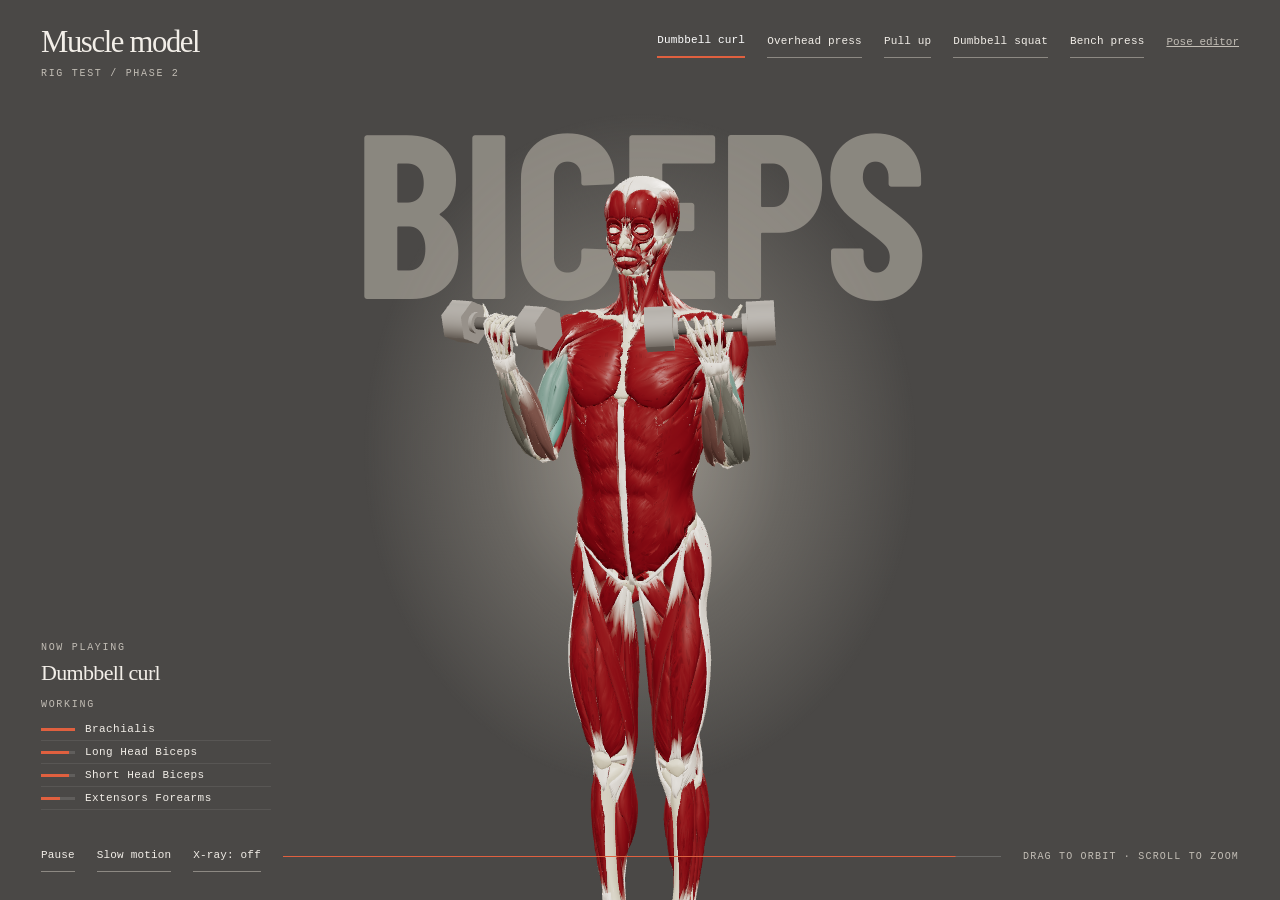
==== prototype/index.html @ acc8bad1 "feat(prototype): add rigged exercise prototype - Skeleton and skin weights baked from the muscle mod" ====
<!doctype html>
<html lang="en">
<head>
  <meta charset="utf-8">
  <meta name="viewport" content="width=device-width,initial-scale=1">
  <title>Rig Test</title>
  <script type="importmap">{"imports":{"three":"../vendor/three.module.js","three/addons/":"../vendor/"}}</script>
  <style>
    @font-face{font-family:Barlow Condensed;src:url('../fonts/BarlowCondensed-Bold.ttf') format('truetype');font-weight:700}
    :root{--ink:#f2eee8;--muted:#c2bdb5;--line:#8d8983;--red:#e0603f;--mono:ui-monospace,SFMono-Regular,Consolas,"Liberation Mono",monospace}
    *{box-sizing:border-box}
    html,body{margin:0;height:100%;overflow:hidden;background:#4a4846;color:var(--ink);font-family:var(--mono)}
    body::before{content:"";position:fixed;inset:0;pointer-events:none;
      background:radial-gradient(ellipse 30% 52% at 50% 50%,rgba(176,170,160,.85) 0%,rgba(130,126,119,.55) 38%,rgba(74,72,70,0) 72%)}
    #name{position:fixed;left:0;right:0;top:12%;text-align:center;pointer-events:none;user-select:none;
      font:700 min(26vh,19vw)/.84 "Barlow Condensed","Arial Narrow",Impact,sans-serif;letter-spacing:-.012em;color:#a19c93;opacity:.75}
    #c{position:fixed;inset:0;width:100%;height:100%;display:block;outline:none;cursor:grab}
    .top{position:fixed;top:26px;left:0;right:0;padding:0 clamp(22px,3.2vw,52px);display:flex;justify-content:space-between;align-items:flex-start;pointer-events:none}
    h1{margin:0;font:400 clamp(24px,2.4vw,34px)/1.08 Georgia,"Times New Roman",serif;letter-spacing:-.045em}
    .top p{margin:9px 0 0;color:var(--muted);font-size:10px;letter-spacing:.17em}
    nav{display:flex;gap:22px;pointer-events:auto}
    button{cursor:pointer;appearance:none;color:var(--ink);background:none;border:0;border-bottom:1px solid var(--line);padding:8px 0 9px;font:400 11px/1.2 var(--mono);letter-spacing:.015em}
    button:hover,button.on{color:#fff;border-color:var(--red)}
    button.on{border-bottom-width:2px}
    .side{position:fixed;left:clamp(22px,3.2vw,52px);bottom:90px;width:230px;pointer-events:none}
    .side h2{margin:0 0 14px;font:400 22px/1.1 Georgia,serif;letter-spacing:-.03em}
    .side small{display:block;color:var(--muted);font-size:10px;letter-spacing:.17em;margin-bottom:8px}
    ul{list-style:none;margin:0;padding:0;font-size:11px;letter-spacing:.04em;text-transform:capitalize}
    li{display:flex;align-items:center;gap:10px;padding:5px 0;border-bottom:1px solid rgba(255,255,255,.08)}
    li span{width:34px;height:3px;background:linear-gradient(90deg,var(--red) calc(var(--w)*100%),rgba(255,255,255,.12) 0)}
    .bottom{position:fixed;bottom:28px;left:0;right:0;padding:0 clamp(22px,3.2vw,52px);display:flex;align-items:center;gap:22px}
    .rep{flex:1;height:1px;background:rgba(255,255,255,.18);position:relative}
    #bar{position:absolute;inset:0;background:var(--red);transform-origin:left;transform:scaleX(0)}
    .bottom .hint{color:var(--muted);font-size:10px;letter-spacing:.12em}
    #load{position:fixed;inset:0;display:flex;align-items:center;justify-content:center;background:#4a4846;color:var(--muted);font-size:11px;letter-spacing:.14em;text-transform:uppercase}
    #xray-panel{position:fixed;right:clamp(22px,3.2vw,52px);top:90px;width:300px;font-size:11px;letter-spacing:.03em;background:rgba(40,38,36,.72);backdrop-filter:blur(6px);padding:14px 16px;border-radius:2px}
    #xray-panel small{display:block;color:var(--muted);font-size:10px;letter-spacing:.17em;margin-bottom:8px}
    #xray-panel .key{display:flex;gap:14px;margin-bottom:8px;color:var(--muted);font-size:10px}
    #xray-panel .key span::before{content:"";display:inline-block;width:8px;height:8px;border-radius:50%;margin-right:5px;vertical-align:-1px}
    .k-short::before{background:#ff5b3a}.k-long::before{background:#5aa9ff}.k-work::before{background:none!important;border:1px solid #fff}
    #xray-rows li{display:grid;grid-template-columns:1fr 70px 52px;gap:8px;padding:5px 4px;cursor:default;text-transform:capitalize;border-bottom:1px solid rgba(255,255,255,.07)}
    #xray-rows li.focus{background:rgba(255,255,255,.08)}
    #xray-rows li.work .n::after{content:" \25CF";color:#fff;font-size:8px;vertical-align:1px}
    #xray-rows li span{width:auto;height:auto;background:none}
    #xray-rows .n{white-space:nowrap;overflow:hidden;text-overflow:ellipsis}
    #xray-rows .b{align-self:center;height:3px!important;background:rgba(255,255,255,.1)!important;position:relative}
    #xray-rows .b i{position:absolute;inset:0;transform-origin:left;transform:scaleX(var(--w))}
    #xray-rows .short .b i{background:#ff5b3a}#xray-rows .long .b i{background:#5aa9ff}
    #xray-rows .v{text-align:right;font-variant-numeric:tabular-nums}
    #xray-rows .empty{display:block;color:var(--muted)}
    #xray-panel p{margin:10px 0 0;color:var(--muted);font-size:10px;line-height:1.5}
    body.xray #name{opacity:.25}
    [hidden]{display:none!important}
  </style>
</head>
<body>
  <div id="name" aria-hidden="true">BICEPS</div>
  <canvas id="c" tabindex="0" aria-label="Muscle model performing the selected exercise. Drag to orbit, scroll to zoom."></canvas>
  <div class="top">
    <div><h1>Muscle model</h1><p>RIG TEST / PHASE 2</p></div>
    <nav><button data-ex="curl" type="button">Dumbbell curl</button><button data-ex="press" type="button">Overhead press</button><button data-ex="pullup" type="button">Pull up</button><button data-ex="dbsquat" type="button">Dumbbell squat</button><button data-ex="bench" type="button">Bench press</button><a href="editor.html" style="color:var(--muted);font-size:11px;align-self:center">Pose editor</a></nav>
  </div>
  <div class="side"><small>NOW PLAYING</small><h2 id="ex-title">Dumbbell curl</h2><small>WORKING</small><ul id="working"></ul></div>
  <div class="bottom">
    <button id="pause" type="button">Pause</button><button id="slow" type="button">Slow motion</button><button id="xray" type="button">X-ray: off</button>
    <div class="rep"><div id="bar"></div></div><span class="hint">DRAG TO ORBIT · SCROLL TO ZOOM</span>
  </div>
  <aside id="xray-panel" hidden>
    <small>MUSCLE LENGTH NOW VS REST</small>
    <div class="key"><span class="k-short">shorter</span><span class="k-long">longer</span><span class="k-work">working</span></div>
    <ul id="xray-rows"></ul>
    <p>Each muscle is a line through 3 points stuck to bones: origin, middle, insertion. Hover a row to find its line.</p>
  </aside>
  <div id="load"><span id="load-text">Loading anatomy</span></div>
  <script type="module" src="main.js"></script>
</body>
</html>
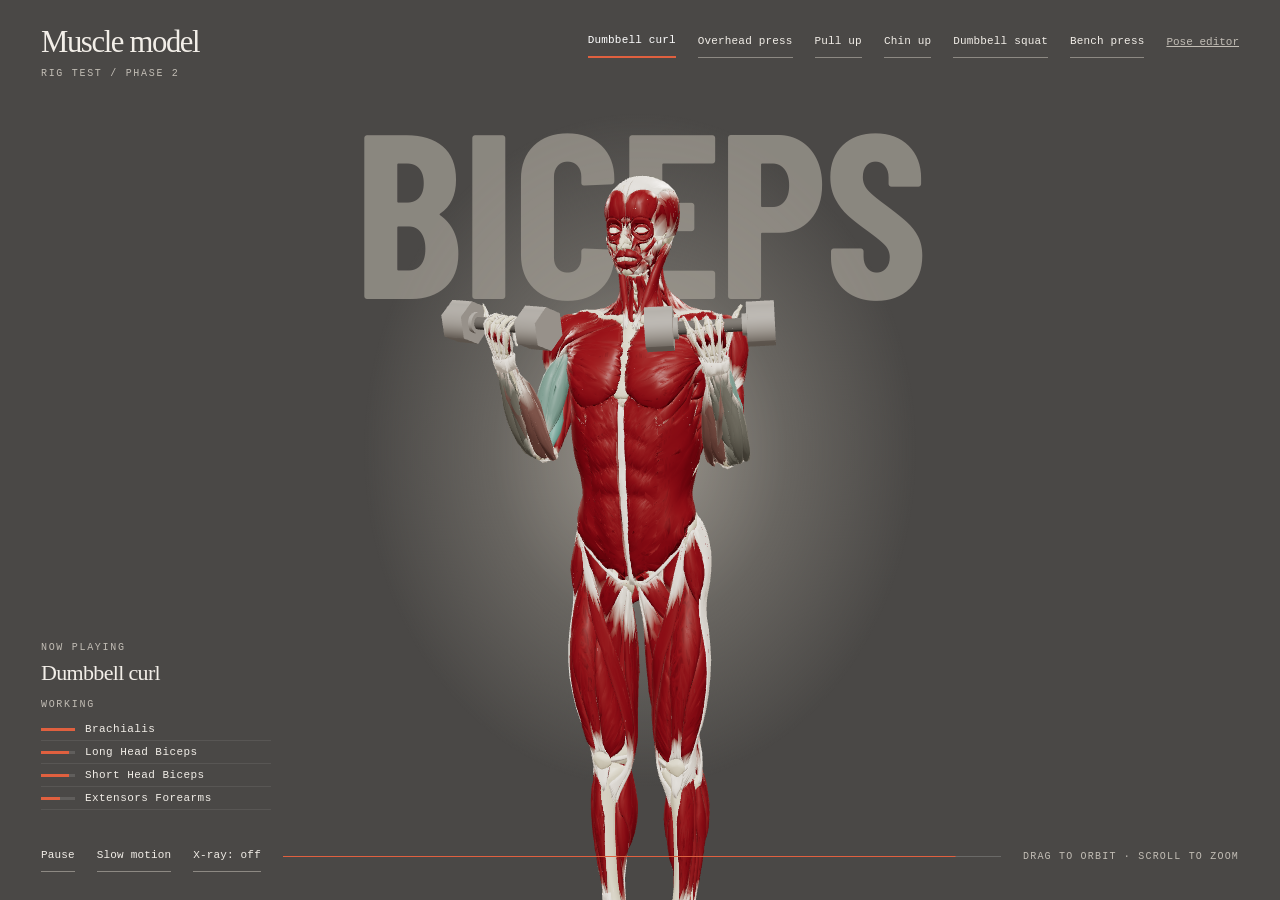
==== commit 95d821c7: "feat(exercise): replace lats pull up with FlowHMR chin up - Colab notebook and guide to run FlowHMR " ====
--- a/prototype/index.html
+++ b/prototype/index.html
@@ -58,7 +58,7 @@
   <canvas id="c" tabindex="0" aria-label="Muscle model performing the selected exercise. Drag to orbit, scroll to zoom."></canvas>
   <div class="top">
     <div><h1>Muscle model</h1><p>RIG TEST / PHASE 2</p></div>
-    <nav><button data-ex="curl" type="button">Dumbbell curl</button><button data-ex="press" type="button">Overhead press</button><button data-ex="pullup" type="button">Pull up</button><button data-ex="dbsquat" type="button">Dumbbell squat</button><button data-ex="bench" type="button">Bench press</button><a href="editor.html" style="color:var(--muted);font-size:11px;align-self:center">Pose editor</a></nav>
+    <nav><button data-ex="curl" type="button">Dumbbell curl</button><button data-ex="press" type="button">Overhead press</button><button data-ex="pullup" type="button">Pull up</button><button data-ex="chinup" type="button">Chin up</button><button data-ex="dbsquat" type="button">Dumbbell squat</button><button data-ex="bench" type="button">Bench press</button><a href="editor.html" style="color:var(--muted);font-size:11px;align-self:center">Pose editor</a></nav>
   </div>
   <div class="side"><small>NOW PLAYING</small><h2 id="ex-title">Dumbbell curl</h2><small>WORKING</small><ul id="working"></ul></div>
   <div class="bottom">
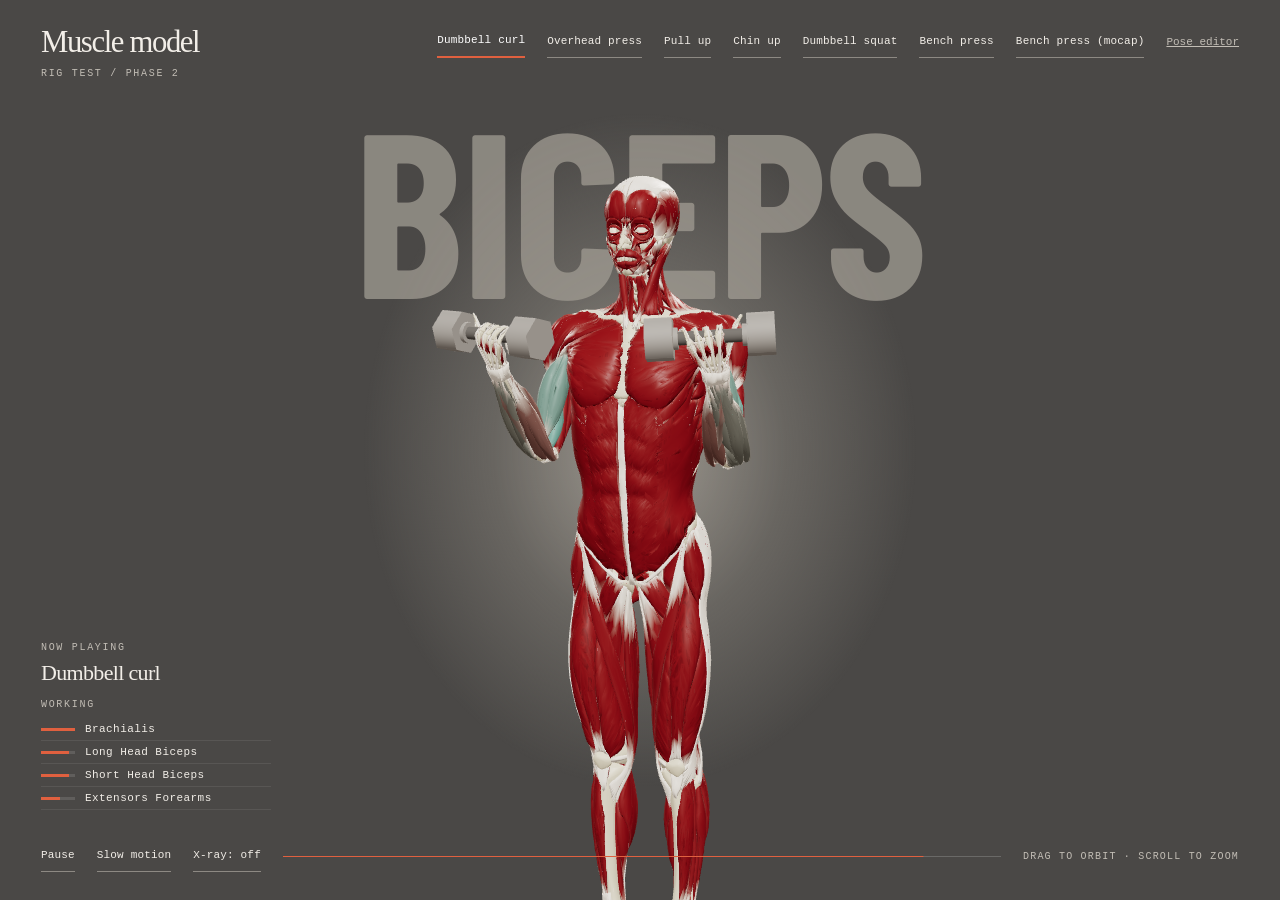
==== commit 2d4aa8e5: "feat(exercise): replace chest bench press with FlowHMR bench press - smplh_to_clip.py: --mode bench " ====
--- a/prototype/index.html
+++ b/prototype/index.html
@@ -58,7 +58,7 @@
   <canvas id="c" tabindex="0" aria-label="Muscle model performing the selected exercise. Drag to orbit, scroll to zoom."></canvas>
   <div class="top">
     <div><h1>Muscle model</h1><p>RIG TEST / PHASE 2</p></div>
-    <nav><button data-ex="curl" type="button">Dumbbell curl</button><button data-ex="press" type="button">Overhead press</button><button data-ex="pullup" type="button">Pull up</button><button data-ex="chinup" type="button">Chin up</button><button data-ex="dbsquat" type="button">Dumbbell squat</button><button data-ex="bench" type="button">Bench press</button><a href="editor.html" style="color:var(--muted);font-size:11px;align-self:center">Pose editor</a></nav>
+    <nav><button data-ex="curl" type="button">Dumbbell curl</button><button data-ex="press" type="button">Overhead press</button><button data-ex="pullup" type="button">Pull up</button><button data-ex="chinup" type="button">Chin up</button><button data-ex="dbsquat" type="button">Dumbbell squat</button><button data-ex="fbench" type="button">Bench press</button><button data-ex="bench" type="button">Bench press (mocap)</button><a href="editor.html" style="color:var(--muted);font-size:11px;align-self:center">Pose editor</a></nav>
   </div>
   <div class="side"><small>NOW PLAYING</small><h2 id="ex-title">Dumbbell curl</h2><small>WORKING</small><ul id="working"></ul></div>
   <div class="bottom">
